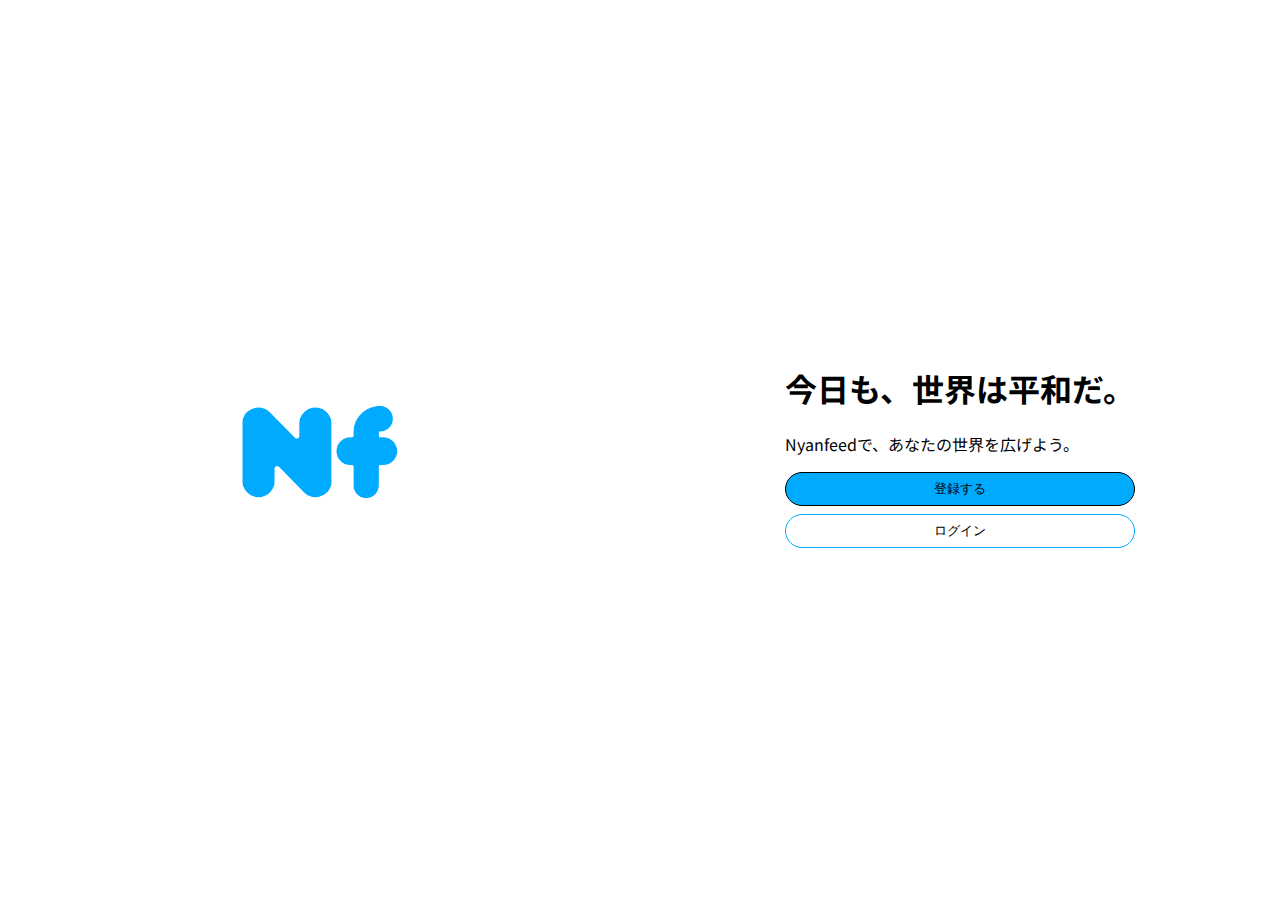
==== pages/index.html @ a841b547 "明日やること * WebSocket" ====
<!DOCTYPE html>
<html lang="ja">
<head prefix="og: https://ogp.me/ns#">
    <meta charset="UTF-8">
    <meta name="viewport" content="width=device-width, initial-scale=1.0">

    <title>Nyanfeed</title>
    <meta property="og:title" content="Nyanfeed" />
    <meta property="og:site_name" content="Nyanfeed" />
    <meta property="og:description" content="Nyanfeedで、あなたの世界を広げよう。" />
    <meta property="og:url" content="https://nyanfeed.f5.si/" />
    <meta property="og:image" content="https://nyanfeed.f5.si/static/img/square.png" />
    <meta property="og:type" content="website" />
    <meta name="twitter:card" content="summary" />

    <meta name="title" content="Nyanfeed">
    <meta name="description" content="Nyanfeedで、あなたの世界を広げよう。">
    <meta name="keywords" content="nyanfeed,にゃんふぃーど,ニャンフィード,sns,twitter,x">
    <meta name="robots" content="index, follow">
    <meta http-equiv="Content-Type" content="text/html; charset=utf-8">
    <meta name="revisit-after" content="1 day">
    <meta name="author" content="nennneko5787">

    <link rel="stylesheet" href="/static/css/main.css">
    <link rel="stylesheet" href="/static/css/index.css">

    <script src="https://challenges.cloudflare.com/turnstile/v0/api.js" async defer></script>

    <script src="/static/js/index.js"></script>
</head>
<body>
    <div class="container">
        <div class="logo"><img src="/static/img/square.png" /></div>
        <div class="description">
            <div>
                <h1>今日も、世界は平和だ。</h1>
                <p>Nyanfeedで、あなたの世界を広げよう。</p>
                <button class="button-primary" style="width: 100%;" role="button" id="openRegisterButton"><span class="text">登録する</span></button>
                <button class="button-outline" style="width: 100%;" role="button" id="openLoginButton"><span class="text">ログイン</span></button>
            </div>
        </div>
    </div>
    <div class="fullBlur" id="blur" style="display: none;"></div>
    <div class="registerDialog" id="registerDialog" style="display: none;">
        <div class="dialog">
            <h4>登録</h4>
            <div class="dialog-content">
                <form id="registerForm">
                    <label for="username">ユーザー名(英数字とドット、アンダーバーのみ)</label>
                    <input name="username" type="text" maxlength="14" pattern="[a-zA-Z0-9_.]+" />
                    <label for="password">パスワード</label>
                    <input name="password" type="password" />
                    <label for="cf-turnstile">Turnstile</label>
                    <div class="cf-turnstile" data-sitekey="0x4AAAAAAAWnjvnyWbiFRl3Q" data-callback="javascriptCallback"></div>
                    <p class="error" id="registerError"></p>
                    <button class="button-primary" style="width: 100%;" role="submit"><span class="text">登録</span></button>
                </form>
            </div>
        </div>
    </div>

    <div class="loginDialog" id="loginDialog" style="display: none;">
        <div class="dialog">
            <h4>ログイン</h4>
            <div class="dialog-content">
                <form id="loginForm">
                    <label for="username">ユーザー名(英数字とドット、アンダーバーのみ)</label>
                    <input name="username" type="text" maxlength="14" pattern="[a-zA-Z0-9_.]+" />
                    <label for="password">パスワード</label>
                    <input name="password" type="password" />
                    <p class="error" id="loginError"></p>
                    <button class="button-primary" style="width: 100%;" role="submit"><span class="text">ログイン</span></button>
                </form>
            </div>
        </div>
    </div>
</body>
</html>
---- static/css/main.css ----
@import url('https://fonts.googleapis.com/css2?family=Noto+Sans+JP:wght@100..900&display=swap');

html, body {
    height: 100%;
    margin: 0;

    font-family: "Noto Sans JP", sans-serif;
    font-optical-sizing: auto;
    font-weight: 400;
    font-style: normal;
    font-size: 100%;
}

@media (prefers-color-scheme: dark) {
    :root {
        --background-color: #000000;
        --background-two-color: #666666;
        --background-three-color: #888888;
        --text-color: #FFFFFF;
    }

    .svg {
        filter: invert(92%) sepia(93%) saturate(0%) hue-rotate(202deg) brightness(106%) contrast(106%);
    }
}

@media (prefers-color-scheme: light) {
    :root {
        --background-color: #FFFFFF;
        --background-two-color: #AAAAAA;
        --background-three-color: #888888;
        --text-color: #000000;
    }

    .svg {
        filter: invert(0%) sepia(0%) saturate(7500%) hue-rotate(350deg) brightness(91%) contrast(98%);
    }
}

.svg {
    text-decoration: none;
    user-select: none;
}

body {
    background-color: var(--background-color);
    color: var(--text-color);
}
.text {
    color: var(--text-color);
}
.dialog {
    background-color: var(--background-color);
    color: var(--text-color);
}

.button-primary {
    margin-top: 8px;
    margin-bottom: 8px;
    padding: 2%;
    border: solid 1px;
    border-radius: 100px;
    background-color: #00AAFF;
    display: block;
    text-decoration: none;
    user-select: none;
    cursor: pointer;
    transition-duration: 0.1s;
}

.button-primary:hover {
    background-color: #0055AA;
    transition-duration: 0.1s;
}

.button-primary:active {
    background-color: #003388;
    transition-duration: 0.1s;
}

.button-outline {
    margin-top: 8px;
    margin-bottom: 8px;
    padding: 2%;
    border: solid 1px;
    border-radius: 100px;
    border-color: #00AAFF;
    background-color: rgba(0,0,0,0);
    display: block;
    text-decoration: none;
    user-select: none;
    cursor: pointer;
    transition-duration: 0.1s;
}

.button-outline:hover {
    border-color: #0055AA;
}

.button-outline:active {
    border-color: #003388;
}

.fullBlur {
    position: fixed;
    top: 0;
    left: 0;
    width: 100%;
    height: 100%;
    -ms-filter: blur(0px);
    filter: blur(0px);
    z-index: 1000;
    background: rgba(255, 255, 255, 0.5);
}

.dialog {
    display: flex;
    flex-direction: column;
    width: 100%;
}

.dialog h4 {
    margin: 0;
    font-size: 1.2em;
}

.dialog-content {
    margin-top: 10px;
}

label {
    display: block;
    margin-top: 1em;
    font-size: 50%;
}
---- static/css/index.css ----
@import url('https://fonts.googleapis.com/css2?family=Noto+Sans+JP:wght@100..900&display=swap');

html, body {
    height: 100%;
    margin: 0;

    font-family: "Noto Sans JP", sans-serif;
    font-optical-sizing: auto;
    font-weight: 400;
    font-style: normal;
}

.container {
    box-sizing: border-box;
    display: flex;
    height: 100%;
}

.logo {
    width: 50%;
    height: 100%;
    display: flex;
    justify-content: center;
    align-items: center;

    img {
        width: 30%;
        height: auto;
    }
}

.description {
    width: 50%;
    height: 100%;
    display: flex;
    justify-content: center;
    align-items: center;
}

.registerDialog {
    position: fixed;
    top: 50%;
    left: 50%;
    transform: translate(-50%, -50%);
    width: 90%;
    max-width: 500px; /* Adjust the maximum width as needed */
    background: inherit;
    border-radius: 8px;
    box-shadow: 0 0 10px rgba(0, 0, 0, 0.2);
    z-index: 1001;
    padding: 20px;
    box-sizing: border-box;
}

.loginDialog {
    position: fixed;
    top: 50%;
    left: 50%;
    transform: translate(-50%, -50%);
    width: 90%;
    max-width: 500px; /* Adjust the maximum width as needed */
    background: inherit;
    border-radius: 8px;
    box-shadow: 0 0 10px rgba(0, 0, 0, 0.2);
    z-index: 1001;
    padding: 20px;
    box-sizing: border-box;
}

.error {
    margin-top: 1em;
    font-size: 50%;
    color: #FF0000;
}

@media (max-width: 800px) {
    .container {
        justify-content: flex-start;
        align-items: flex-start;
    }
    .logo {
        width: 10%;
        height: 10%;
        padding: 10px;
        position: fixed;
        top: 1;
        left: 1;
        display: block;

        img {
            width: 100%;
            height: 100%;
        }
    }
    .description{
        width: 100%;
        height: 100%;
    }

    .registerDialog {
        width: 90%;
        max-width: 400px;
        padding: 15px;
    }

    .dialog {
        padding: 10px;
    }
}
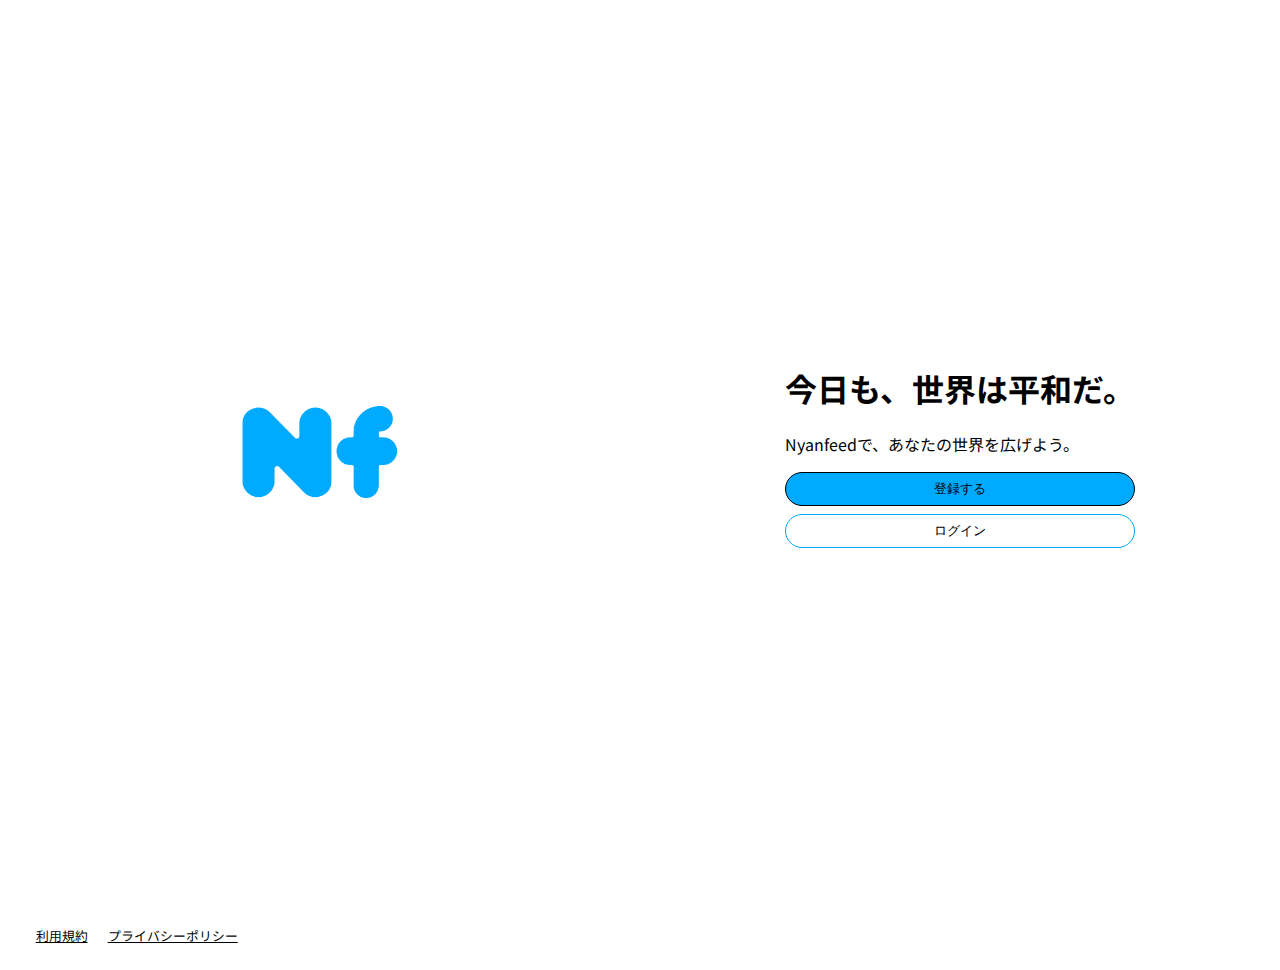
==== commit a534d3db: "いろいろ" ====
--- a/pages/index.html
+++ b/pages/index.html
@@ -27,6 +27,8 @@
     <script src="https://challenges.cloudflare.com/turnstile/v0/api.js" async defer></script>
 
     <script src="/static/js/index.js"></script>
+
+    <script async src="https://pagead2.googlesyndication.com/pagead/js/adsbygoogle.js?client=ca-pub-4330360014245167" crossorigin="anonymous"></script>
 </head>
 <body>
     <div class="container">
@@ -40,6 +42,11 @@
             </div>
         </div>
     </div>
+    <div class="footer">
+        <div class="footerContent"><a style="color: inherit;" href="/terms">利用規約</a></div>
+        <div class="footerContent"><a style="color: inherit;" href="/privacy">プライバシーポリシー</a></div>
+    </div>
+
     <div class="fullBlur" id="blur" style="display: none;"></div>
     <div class="registerDialog" id="registerDialog" style="display: none;">
         <div class="dialog">
--- a/static/css/main.css
+++ b/static/css/main.css
@@ -17,6 +17,7 @@
         --background-two-color: #666666;
         --background-three-color: #888888;
         --text-color: #FFFFFF;
+        --text-color-rgb: 255,255,255;
     }
 
     .svg {
@@ -30,6 +31,7 @@
         --background-two-color: #AAAAAA;
         --background-three-color: #888888;
         --text-color: #000000;
+        --text-color-rgb: 0,0,0;
     }
 
     .svg {
--- a/static/css/index.css
+++ b/static/css/index.css
@@ -7,6 +7,7 @@
     font-family: "Noto Sans JP", sans-serif;
     font-optical-sizing: auto;
     font-weight: 400;
+    font-size: 100%;
     font-style: normal;
 }
 
@@ -73,6 +74,17 @@
     color: #FF0000;
 }
 
+.footer{
+    display: flex;
+    padding: 2%;
+    font-size: 80%;
+}
+
+.footerContent {
+    margin-left: 10px;
+    margin-right: 10px;
+}
+
 @media (max-width: 800px) {
     .container {
         justify-content: flex-start;
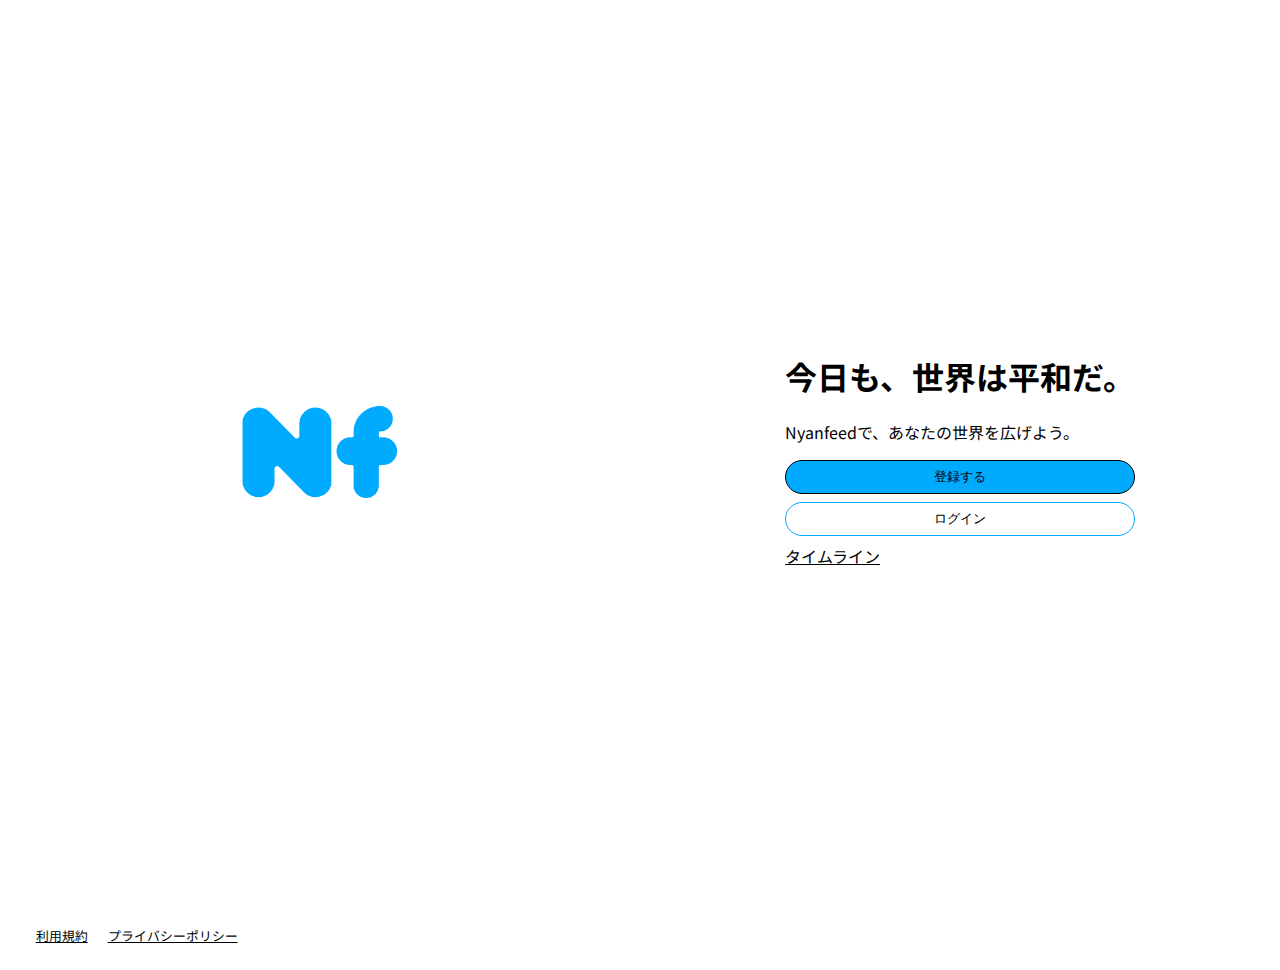
==== commit 22cba36d: "index.html を更新" ====
--- a/pages/index.html
+++ b/pages/index.html
@@ -39,6 +39,7 @@
                 <p>Nyanfeedで、あなたの世界を広げよう。</p>
                 <button class="button-primary" style="width: 100%;" role="button" id="openRegisterButton"><span class="text">登録する</span></button>
                 <button class="button-outline" style="width: 100%;" role="button" id="openLoginButton"><span class="text">ログイン</span></button>
+                <a style="color: var(--text-color);" href="/home">タイムライン</a>
             </div>
         </div>
     </div>
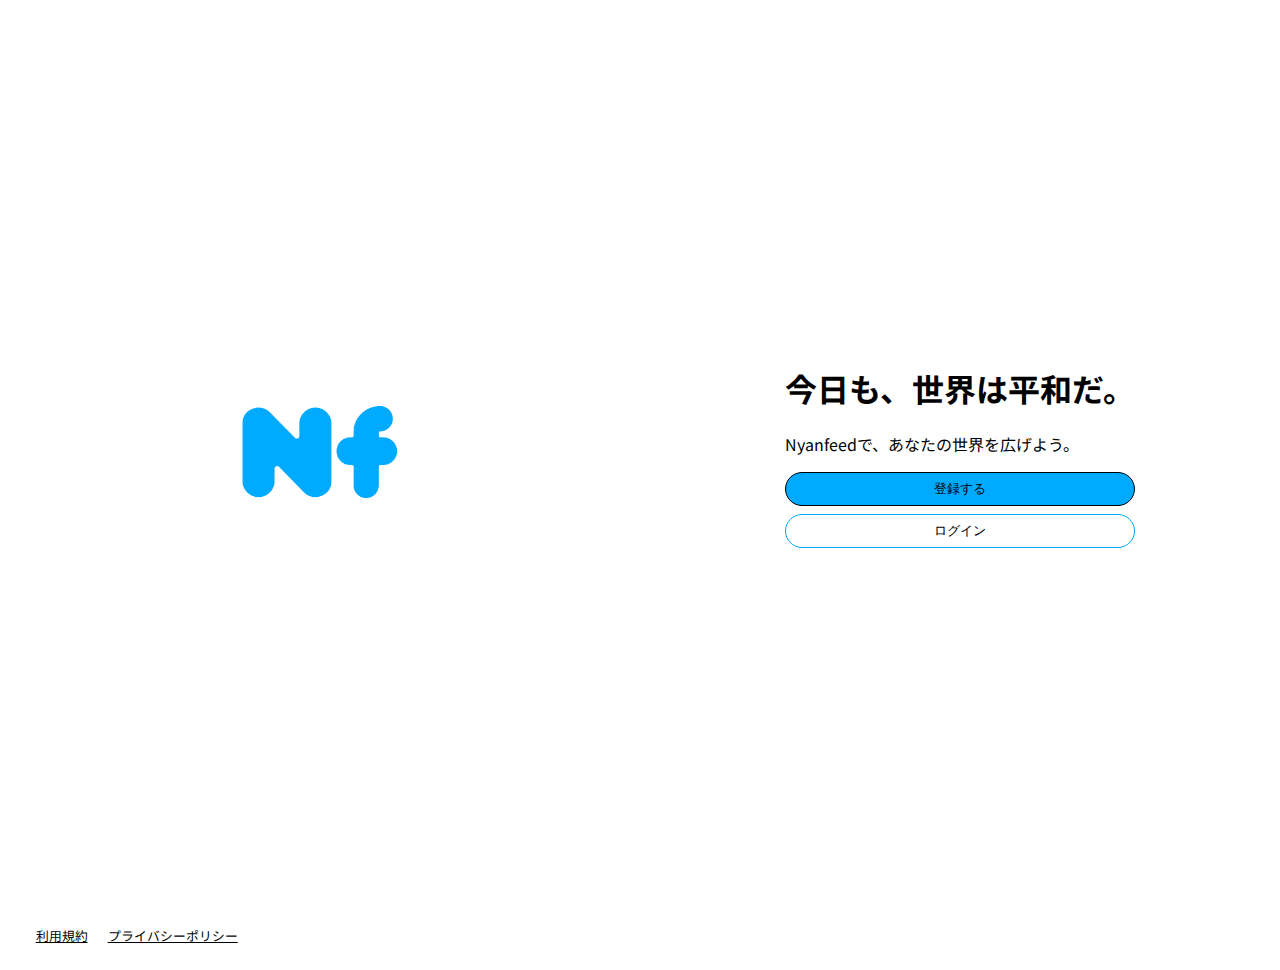
==== commit cd10534c: "ちょっとなおした" ====
--- a/pages/index.html
+++ b/pages/index.html
@@ -39,7 +39,6 @@
                 <p>Nyanfeedで、あなたの世界を広げよう。</p>
                 <button class="button-primary" style="width: 100%;" role="button" id="openRegisterButton"><span class="text">登録する</span></button>
                 <button class="button-outline" style="width: 100%;" role="button" id="openLoginButton"><span class="text">ログイン</span></button>
-                <a style="color: var(--text-color);" href="/home">タイムライン</a>
             </div>
         </div>
     </div>
--- a/static/css/main.css
+++ b/static/css/main.css
@@ -135,3 +135,34 @@
     margin-top: 1em;
     font-size: 50%;
 }
+
+a {
+    color: #00AAFF;
+}
+
+a:hover {
+    color: #0055AA;
+}
+
+a:active {
+    color: #003388;
+}
+
+.loading {
+    border: 6px solid #003388;
+    border-radius: 50%;
+    border-top: 6px solid #00AAFF;
+    width: 50px;
+    height: 50px;
+    margin: 10%;
+    animation: spin 0.8s linear infinite;
+}
+
+@keyframes spin {
+    0% {
+        transform: rotate(0deg);
+    }
+    100% {
+        transform: rotate(360deg);
+    }
+}
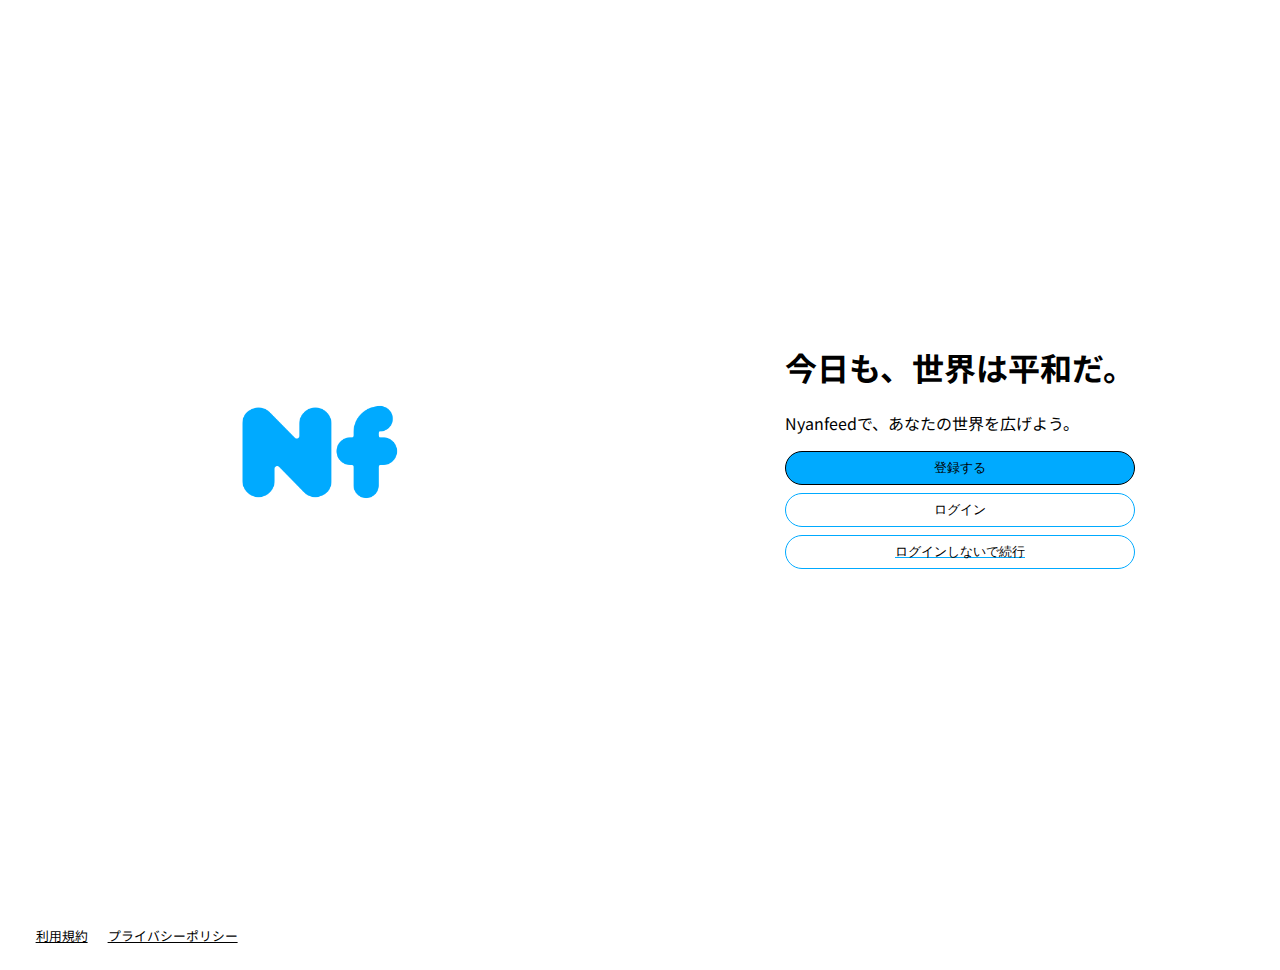
==== commit 07d7cca4: "皆さん待望の機能「リプライ」" ====
--- a/pages/index.html
+++ b/pages/index.html
@@ -24,9 +24,9 @@
     <link rel="stylesheet" href="/static/css/main.css">
     <link rel="stylesheet" href="/static/css/index.css">
 
+    <script src="/static/js/index.js"></script>
+
     <script src="https://challenges.cloudflare.com/turnstile/v0/api.js" async defer></script>
-
-    <script src="/static/js/index.js"></script>
 
     <script async src="https://pagead2.googlesyndication.com/pagead/js/adsbygoogle.js?client=ca-pub-4330360014245167" crossorigin="anonymous"></script>
 </head>
@@ -39,6 +39,7 @@
                 <p>Nyanfeedで、あなたの世界を広げよう。</p>
                 <button class="button-primary" style="width: 100%;" role="button" id="openRegisterButton"><span class="text">登録する</span></button>
                 <button class="button-outline" style="width: 100%;" role="button" id="openLoginButton"><span class="text">ログイン</span></button>
+                <button class="button-outline" style="width: 100%;" role="button"><a href="/home"><span class="text">ログインしないで続行</span></a></button>
             </div>
         </div>
     </div>
--- a/static/css/main.css
+++ b/static/css/main.css
@@ -112,7 +112,7 @@
     -ms-filter: blur(0px);
     filter: blur(0px);
     z-index: 1000;
-    background: rgba(255, 255, 255, 0.5);
+    background: rgba(var(--text-color-rgb), 0.5);
 }
 
 .dialog {
